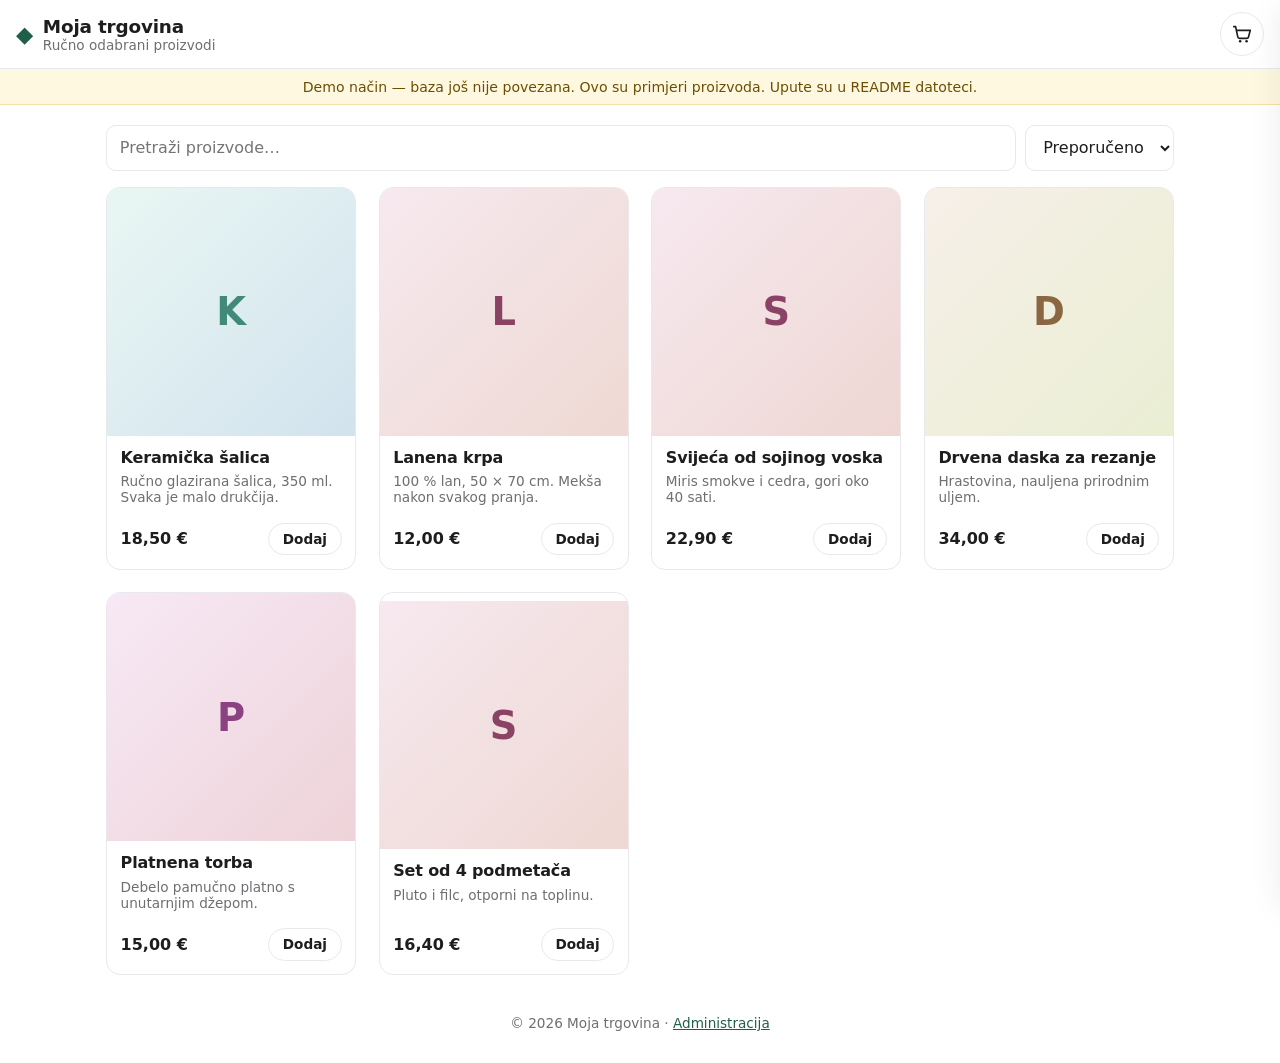
==== index.html @ 292d0556 "Online trgovina: katalog, košarica, demo blagajna i admin sa Supabase bazom Co-Authored-By: Claude O" ====
<!DOCTYPE html>
<html lang="hr">
<head>
  <meta charset="utf-8">
  <meta name="viewport" content="width=device-width, initial-scale=1, viewport-fit=cover">
  <meta name="theme-color" content="#ffffff">
  <title>Trgovina</title>
  <link rel="stylesheet" href="css/styles.css">
  <script src="config.js"></script>
</head>
<body>
  <header class="topbar">
    <div class="brand">
      <span class="logo" aria-hidden="true">◆</span>
      <div>
        <h1 id="shopName">Trgovina</h1>
        <p id="tagline" class="muted small"></p>
      </div>
    </div>
    <button id="cartBtn" class="cart-btn" aria-label="Košarica">
      <svg viewBox="0 0 24 24" width="22" height="22" aria-hidden="true"><path fill="none" stroke="currentColor" stroke-width="1.8" stroke-linecap="round" stroke-linejoin="round" d="M3 4h2l2.4 11.2a2 2 0 0 0 2 1.6h7.7a2 2 0 0 0 2-1.5L21 8H6.2"/><circle cx="10" cy="20" r="1.4" fill="currentColor"/><circle cx="17" cy="20" r="1.4" fill="currentColor"/></svg>
      <span id="cartCount" class="badge" hidden>0</span>
    </button>
  </header>

  <div id="demoBanner" class="banner" hidden>
    Demo način — baza još nije povezana. Ovo su primjeri proizvoda. Upute su u README datoteci.
  </div>

  <main class="wrap">
    <div class="toolbar">
      <input id="search" type="search" placeholder="Pretraži proizvode…" aria-label="Pretraži proizvode">
      <select id="sort" aria-label="Poredaj">
        <option value="default">Preporučeno</option>
        <option value="price-asc">Cijena ↑</option>
        <option value="price-desc">Cijena ↓</option>
        <option value="name">Naziv A–Ž</option>
      </select>
    </div>
    <div id="grid" class="grid" aria-live="polite">
      <p class="muted center">Učitavam proizvode…</p>
    </div>
  </main>

  <!-- Detalji proizvoda -->
  <dialog id="productDlg" class="sheet">
    <div id="productBody"></div>
  </dialog>

  <!-- Košarica -->
  <div id="drawerBg" class="drawer-bg" hidden></div>
  <aside id="drawer" class="drawer" aria-label="Košarica" aria-hidden="true">
    <div class="drawer-head">
      <h2>Košarica</h2>
      <button class="icon-btn" id="closeCart" aria-label="Zatvori">✕</button>
    </div>
    <div id="cartItems" class="cart-items"></div>
    <div class="drawer-foot">
      <div class="row"><span>Međuzbroj</span><strong id="subtotal">0</strong></div>
      <div class="row muted small"><span>Dostava</span><span id="shipping">0</span></div>
      <div class="row total"><span>Ukupno</span><strong id="total">0</strong></div>
      <button id="checkoutBtn" class="btn primary block" disabled>Na blagajnu</button>
    </div>
  </aside>

  <!-- Blagajna -->
  <dialog id="checkoutDlg" class="sheet">
    <form id="checkoutForm" method="dialog" novalidate>
      <div class="sheet-head">
        <h2>Blagajna</h2>
        <button type="button" class="icon-btn" data-close aria-label="Zatvori">✕</button>
      </div>
      <fieldset>
        <legend>Podaci za dostavu</legend>
        <label>Ime i prezime<input name="name" required autocomplete="name"></label>
        <label>Email<input name="email" type="email" required autocomplete="email"></label>
        <label>Telefon<input name="phone" type="tel" autocomplete="tel"></label>
        <label>Adresa<input name="address" required autocomplete="street-address"></label>
        <div class="two">
          <label>Poštanski broj<input name="zip" required inputmode="numeric" autocomplete="postal-code"></label>
          <label>Grad<input name="city" required autocomplete="address-level2"></label>
        </div>
        <label>Napomena<textarea name="note" rows="2"></textarea></label>
      </fieldset>
      <fieldset>
        <legend>Plaćanje</legend>
        <label class="radio"><input type="radio" name="pay" value="card" checked> Kartica <span class="tag">uskoro</span></label>
        <label class="radio"><input type="radio" name="pay" value="cod"> Pouzeće</label>
        <label class="radio"><input type="radio" name="pay" value="bank"> Uplata na račun</label>
        <div class="card-mock" id="cardMock">
          <input disabled placeholder="Broj kartice">
          <div class="two"><input disabled placeholder="MM/GG"><input disabled placeholder="CVC"></div>
          <p class="muted small">Plaćanje karticom bit će uključeno uskoro.</p>
        </div>
      </fieldset>
      <div class="summary" id="checkoutSummary"></div>
      <button class="btn primary block" type="submit">Potvrdi narudžbu</button>
      <p class="muted small center">Demo: narudžba se ne naplaćuje i ne šalje.</p>
    </form>
  </dialog>

  <!-- Potvrda -->
  <dialog id="doneDlg" class="sheet narrow">
    <div class="center">
      <div class="done-mark">✓</div>
      <h2>Hvala na narudžbi!</h2>
      <p id="doneText" class="muted"></p>
      <button class="btn primary" data-close>Nastavi kupovinu</button>
    </div>
  </dialog>

  <footer class="foot muted small">
    <span id="footName"></span> · <a href="admin.html">Administracija</a>
  </footer>

  <script type="module" src="js/shop.js"></script>
</body>
</html>
---- css/styles.css ----
:root {
  --bg: #ffffff;
  --fg: #1d1d1f;
  --muted: #6e6e73;
  --line: #e8e8ed;
  --soft: #f5f5f7;
  --accent: #1f5f4a;
  --accent-fg: #ffffff;
  --danger: #b3261e;
  --radius: 14px;
  --shadow: 0 8px 30px rgba(0, 0, 0, .08);
  font-family: system-ui, -apple-system, "Segoe UI", Roboto, sans-serif;
  color: var(--fg);
  background: var(--bg);
  -webkit-tap-highlight-color: transparent;
}
* { box-sizing: border-box; }
body { margin: 0; min-height: 100vh; display: flex; flex-direction: column; background: var(--bg); }
body.noscroll { overflow: hidden; }
h1, h2, h3 { margin: 0; letter-spacing: -.01em; }
h1 { font-size: 1.15rem; }
h2 { font-size: 1.25rem; }
h3 { font-size: 1rem; font-weight: 600; }
p { margin: .4rem 0; }
a { color: var(--accent); }
code { background: var(--soft); padding: .1em .35em; border-radius: 6px; }
.muted { color: var(--muted); }
.small { font-size: .85rem; }
.center { text-align: center; }
.pad { padding: 2rem 1rem; }
.grow { flex: 1; }
.right { text-align: right; display: flex; flex-direction: column; align-items: flex-end; gap: .3rem; }
.pre { white-space: pre-wrap; }
.wrap { width: 100%; max-width: 1100px; margin: 0 auto; padding: 1rem; flex: 1; }

/* Top bar */
.topbar {
  position: sticky; top: 0; z-index: 20;
  display: flex; align-items: center; justify-content: space-between; gap: 1rem;
  padding: .75rem 1rem; padding-top: max(.75rem, env(safe-area-inset-top));
  background: rgba(255, 255, 255, .92); backdrop-filter: blur(12px);
  border-bottom: 1px solid var(--line);
}
.brand { display: flex; align-items: center; gap: .6rem; }
.brand p { margin: 0; }
.logo { color: var(--accent); font-size: 1.4rem; }
.top-actions { display: flex; gap: .4rem; }
.cart-btn {
  position: relative; border: 1px solid var(--line); background: #fff; color: var(--fg);
  width: 44px; height: 44px; border-radius: 50%; display: grid; place-items: center; cursor: pointer;
}
.cart-btn.bump { animation: bump .35s ease; }
@keyframes bump { 50% { transform: scale(1.15); } }
.badge {
  position: absolute; top: -4px; right: -4px; min-width: 20px; height: 20px; padding: 0 5px;
  border-radius: 10px; background: var(--accent); color: #fff; font-size: .72rem; font-weight: 700;
  display: grid; place-items: center;
}
.badge[hidden] { display: none; }
.banner { background: #fff8e1; color: #6b4e00; padding: .6rem 1rem; font-size: .88rem; text-align: center; border-bottom: 1px solid #f3e3a6; }

/* Controls */
input, select, textarea {
  font: inherit; color: inherit; width: 100%;
  padding: .7rem .8rem; border: 1px solid var(--line); border-radius: 10px; background: #fff;
}
input:focus, select:focus, textarea:focus { outline: 2px solid color-mix(in srgb, var(--accent) 35%, transparent); border-color: var(--accent); }
input.invalid { border-color: var(--danger); background: #fff6f5; }
label { display: block; font-size: .85rem; color: var(--muted); margin: .7rem 0 0; }
label > input, label > textarea, label > select { margin-top: .3rem; color: var(--fg); }
fieldset { border: 0; padding: 0; margin: 0 0 1rem; }
legend { font-weight: 600; margin-bottom: .2rem; padding: 0; }
.two { display: grid; grid-template-columns: 1fr 1fr; gap: .6rem; align-items: end; }
.radio, .switch { display: flex; align-items: center; gap: .55rem; color: var(--fg); font-size: .95rem; padding: .35rem 0; }
.radio input, .switch input { width: 20px; height: 20px; margin: 0; accent-color: var(--accent); }
.tag { font-size: .7rem; background: var(--soft); color: var(--muted); padding: .1rem .45rem; border-radius: 99px; }

.btn {
  font: inherit; font-weight: 600; cursor: pointer; text-decoration: none; text-align: center;
  display: inline-flex; align-items: center; justify-content: center; gap: .4rem;
  padding: .7rem 1.1rem; border-radius: 99px; border: 1px solid var(--line); background: #fff; color: var(--fg);
}
.btn.small { padding: .45rem .85rem; font-size: .85rem; }
.btn.primary { background: var(--accent); border-color: var(--accent); color: var(--accent-fg); }
.btn.ghost { background: transparent; }
.btn.danger { color: var(--danger); }
.btn.block { width: 100%; }
.btn:disabled { opacity: .45; cursor: not-allowed; }
.link { background: none; border: 0; padding: 0; cursor: pointer; font: inherit; color: var(--accent); }
.link.danger { color: var(--danger); }
.icon-btn { border: 0; background: var(--soft); width: 36px; height: 36px; border-radius: 50%; cursor: pointer; font-size: 1rem; color: var(--fg); }

.toolbar { display: flex; gap: .6rem; margin: .25rem 0 1rem; }
.toolbar input { flex: 1; }
.toolbar select { width: auto; }

/* Grid */
.grid { display: grid; grid-template-columns: repeat(auto-fill, minmax(160px, 1fr)); gap: 1rem; }
@media (min-width: 700px) { .grid { grid-template-columns: repeat(auto-fill, minmax(230px, 1fr)); gap: 1.4rem; } }
.card { display: flex; flex-direction: column; border-radius: var(--radius); overflow: hidden; background: #fff; border: 1px solid var(--line); transition: box-shadow .2s, transform .2s; }
.card:hover { box-shadow: var(--shadow); transform: translateY(-2px); }
.card-open { all: unset; cursor: pointer; display: block; flex: 1; }
.card-open:focus-visible { outline: 2px solid var(--accent); }
.card-body { padding: .75rem .85rem .2rem; }
.card-foot { display: flex; align-items: center; justify-content: space-between; padding: .5rem .85rem .85rem; }
.clamp { display: -webkit-box; -webkit-line-clamp: 2; -webkit-box-orient: vertical; overflow: hidden; }

.media { aspect-ratio: 1 / 1; background: var(--soft); overflow: hidden; }
.media img, .thumb img { width: 100%; height: 100%; object-fit: cover; display: block; }
.media.big { aspect-ratio: 4 / 3; border-radius: var(--radius); margin-bottom: 1rem; }
.ph {
  width: 100%; height: 100%; display: grid; place-items: center;
  font-size: 2.4rem; font-weight: 700; color: hsl(var(--hue) 35% 40%);
  background: linear-gradient(135deg, hsl(var(--hue) 45% 94%), hsl(calc(var(--hue) + 40) 45% 88%));
}
.thumb { width: 64px; height: 64px; flex: none; border-radius: 10px; overflow: hidden; background: var(--soft); }
.thumb .ph { font-size: 1.3rem; }

/* Dialogs */
dialog.sheet {
  padding: 0; border: 0; border-radius: 20px; width: min(560px, calc(100vw - 1.5rem));
  max-height: calc(100dvh - 2rem); overflow: auto; box-shadow: var(--shadow); color: var(--fg);
}
dialog.sheet.narrow { width: min(400px, calc(100vw - 1.5rem)); }
dialog.sheet > * { padding: 1.2rem; }
dialog::backdrop { background: rgba(0, 0, 0, .35); backdrop-filter: blur(2px); }
.sheet-head { display: flex; align-items: center; justify-content: space-between; margin-bottom: .6rem; }
@media (max-width: 600px) {
  dialog.sheet:not(.narrow) { margin: auto 0 0; width: 100vw; max-width: 100vw; border-radius: 20px 20px 0 0; max-height: 92dvh; }
  dialog.sheet:not(.narrow) > * { padding-bottom: max(1.2rem, env(safe-area-inset-bottom)); }
}
.price-lg { font-size: 1.35rem; font-weight: 700; margin: .2rem 0 .6rem; }
.detail-actions { display: flex; gap: .8rem; align-items: center; margin-top: 1.2rem; }
.qty { display: inline-flex; align-items: center; border: 1px solid var(--line); border-radius: 99px; }
.qty button { border: 0; background: none; width: 40px; height: 40px; font-size: 1.15rem; cursor: pointer; color: var(--fg); }
.qty.sm { margin-top: .35rem; }
.qty.sm button { width: 30px; height: 30px; font-size: 1rem; }
.qty-num { min-width: 1.6rem; text-align: center; font-weight: 600; }

/* Drawer */
.drawer-bg { position: fixed; inset: 0; background: rgba(0, 0, 0, .3); z-index: 30; }
.drawer {
  position: fixed; top: 0; right: 0; bottom: 0; z-index: 31; width: min(420px, 100vw);
  background: #fff; display: flex; flex-direction: column;
  transform: translateX(100%); transition: transform .28s ease; box-shadow: var(--shadow);
}
.drawer.open { transform: none; }
.drawer-head { display: flex; justify-content: space-between; align-items: center; padding: 1rem; padding-top: max(1rem, env(safe-area-inset-top)); border-bottom: 1px solid var(--line); }
.cart-items { flex: 1; overflow: auto; padding: .5rem 1rem; }
.cart-row { display: flex; gap: .8rem; align-items: flex-start; padding: .8rem 0; border-bottom: 1px solid var(--line); }
.cart-name { font-weight: 600; }
.drawer-foot { padding: 1rem; padding-bottom: max(1rem, env(safe-area-inset-bottom)); border-top: 1px solid var(--line); }
.row { display: flex; justify-content: space-between; gap: 1rem; padding: .2rem 0; }
.row.total { font-size: 1.1rem; padding: .5rem 0 .8rem; }
.summary { background: var(--soft); border-radius: 12px; padding: .8rem 1rem; margin: .5rem 0 1rem; }
.summary .row.total { padding-bottom: 0; }
.card-mock { margin-top: .4rem; display: grid; gap: .5rem; }
.card-mock[hidden] { display: none; }
.done-mark { width: 64px; height: 64px; margin: .5rem auto 1rem; border-radius: 50%; background: var(--accent); color: #fff; display: grid; place-items: center; font-size: 2rem; }

/* Admin */
.panel { max-width: 640px; margin: 2rem auto; padding: 1.4rem; border: 1px solid var(--line); border-radius: var(--radius); }
.narrow-panel { max-width: 380px; }
.panel form .btn { margin-top: 1.1rem; }
.admin-list { display: grid; gap: .5rem; }
.admin-row { all: unset; cursor: pointer; display: flex; align-items: center; gap: .9rem; padding: .6rem; border: 1px solid var(--line); border-radius: 12px; }
.admin-row:hover { background: var(--soft); }
.admin-row:focus-visible { outline: 2px solid var(--accent); }
.admin-row.off { opacity: .55; }
.img-pick { margin-bottom: .2rem; }
.img-actions { display: flex; align-items: center; gap: 1rem; margin-top: -.4rem; }
.edit-actions { display: flex; gap: .6rem; margin-top: 1.3rem; }

.foot { text-align: center; padding: 1.5rem 1rem 2rem; }

#toast {
  position: fixed; left: 50%; bottom: calc(1.2rem + env(safe-area-inset-bottom)); z-index: 100;
  transform: translate(-50%, 150%); opacity: 0; transition: .25s;
  background: #1d1d1f; color: #fff; padding: .7rem 1.1rem; border-radius: 99px; font-size: .9rem;
  max-width: calc(100vw - 2rem); text-align: center;
}
#toast.show { transform: translate(-50%, 0); opacity: 1; }
#toast.warn { background: var(--danger); }
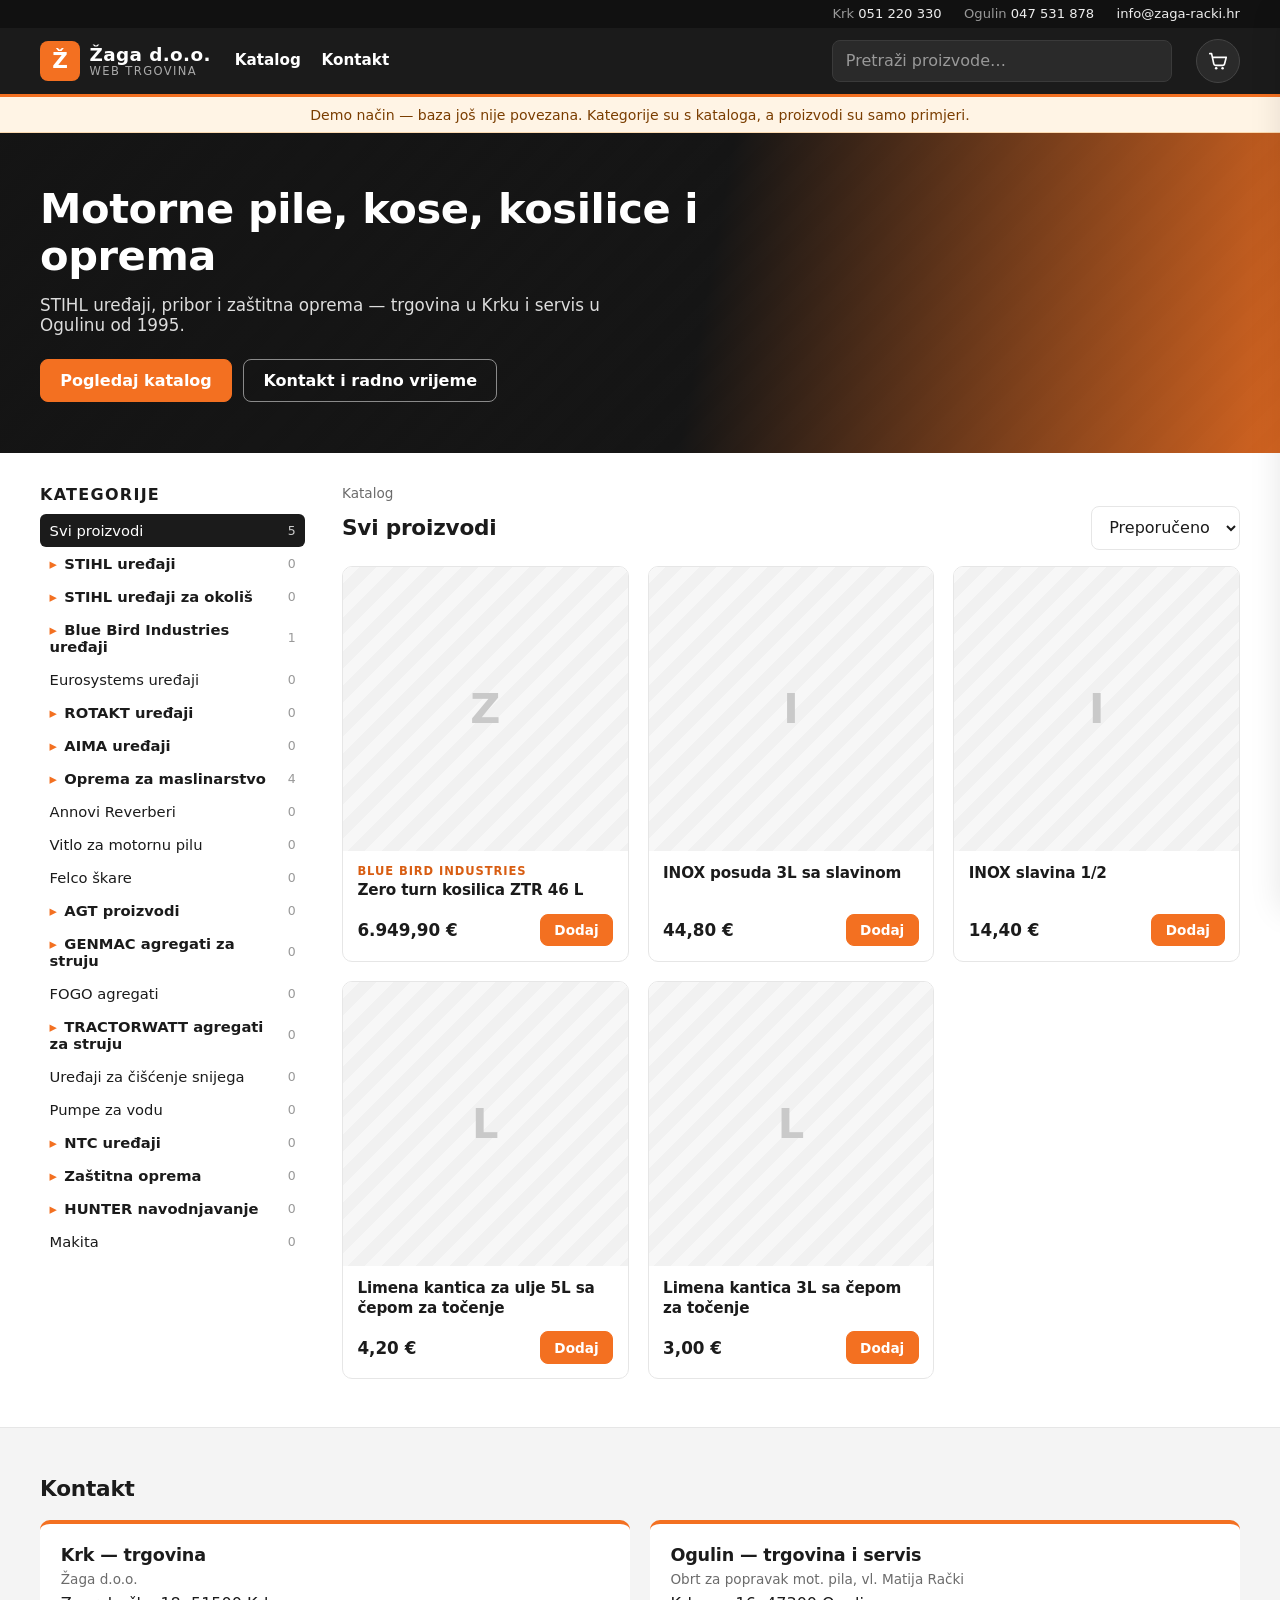
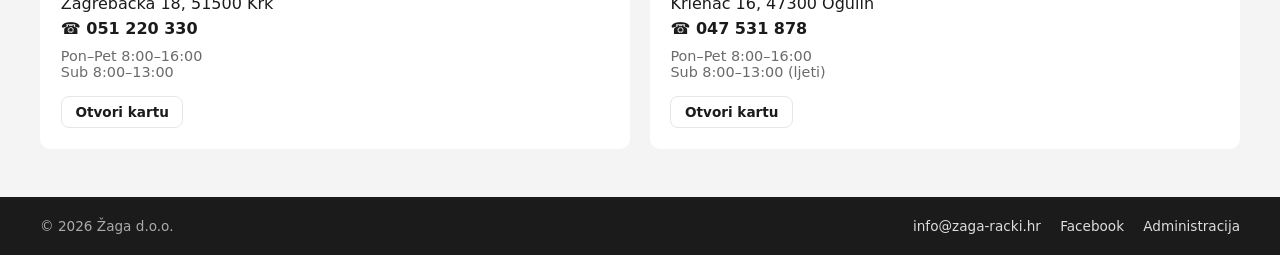
==== commit 3e110f87: "Web trgovina za Žaga d.o.o.: kategorije s kataloga, akcije, kontakt, izgled za računalo i mobitel Co" ====
--- a/index.html
+++ b/index.html
@@ -3,47 +3,104 @@
 <head>
   <meta charset="utf-8">
   <meta name="viewport" content="width=device-width, initial-scale=1, viewport-fit=cover">
-  <meta name="theme-color" content="#ffffff">
-  <title>Trgovina</title>
+  <meta name="theme-color" content="#1b1b1b">
+  <meta name="description" content="Web trgovina — STIHL uređaji, pribor, zaštitna oprema, kosilice i agregati. Krk i Ogulin.">
+  <title>Web trgovina</title>
   <link rel="stylesheet" href="css/styles.css">
   <script src="config.js"></script>
 </head>
 <body>
+  <div class="topstrip">
+    <div class="inner" id="topstrip"></div>
+  </div>
+
   <header class="topbar">
-    <div class="brand">
-      <span class="logo" aria-hidden="true">◆</span>
-      <div>
-        <h1 id="shopName">Trgovina</h1>
-        <p id="tagline" class="muted small"></p>
+    <div class="inner">
+      <a href="#" class="brand" id="brandLink">
+        <span class="logo-mark" aria-hidden="true">Ž</span>
+        <span class="brand-text"><strong id="shopName">Žaga</strong><small>web trgovina</small></span>
+      </a>
+      <nav class="mainnav" aria-label="Glavni izbornik">
+        <a href="#katalog">Katalog</a>
+        <a href="#akcije" id="navSale" hidden>Akcije</a>
+        <a href="#kontakt">Kontakt</a>
+      </nav>
+      <div class="search-wrap">
+        <input id="search" type="search" placeholder="Pretraži proizvode…" aria-label="Pretraži proizvode">
       </div>
+      <button id="cartBtn" class="cart-btn" aria-label="Košarica">
+        <svg viewBox="0 0 24 24" width="22" height="22" aria-hidden="true"><path fill="none" stroke="currentColor" stroke-width="1.8" stroke-linecap="round" stroke-linejoin="round" d="M3 4h2l2.4 11.2a2 2 0 0 0 2 1.6h7.7a2 2 0 0 0 2-1.5L21 8H6.2"/><circle cx="10" cy="20" r="1.4" fill="currentColor"/><circle cx="17" cy="20" r="1.4" fill="currentColor"/></svg>
+        <span id="cartCount" class="badge" hidden>0</span>
+      </button>
     </div>
-    <button id="cartBtn" class="cart-btn" aria-label="Košarica">
-      <svg viewBox="0 0 24 24" width="22" height="22" aria-hidden="true"><path fill="none" stroke="currentColor" stroke-width="1.8" stroke-linecap="round" stroke-linejoin="round" d="M3 4h2l2.4 11.2a2 2 0 0 0 2 1.6h7.7a2 2 0 0 0 2-1.5L21 8H6.2"/><circle cx="10" cy="20" r="1.4" fill="currentColor"/><circle cx="17" cy="20" r="1.4" fill="currentColor"/></svg>
-      <span id="cartCount" class="badge" hidden>0</span>
-    </button>
   </header>
 
   <div id="demoBanner" class="banner" hidden>
-    Demo način — baza još nije povezana. Ovo su primjeri proizvoda. Upute su u README datoteci.
+    Demo način — baza još nije povezana. Kategorije su s kataloga, a proizvodi su samo primjeri.
   </div>
 
-  <main class="wrap">
-    <div class="toolbar">
-      <input id="search" type="search" placeholder="Pretraži proizvode…" aria-label="Pretraži proizvode">
-      <select id="sort" aria-label="Poredaj">
-        <option value="default">Preporučeno</option>
-        <option value="price-asc">Cijena ↑</option>
-        <option value="price-desc">Cijena ↓</option>
-        <option value="name">Naziv A–Ž</option>
-      </select>
+  <section class="hero">
+    <div class="inner">
+      <h1 id="heroTitle"></h1>
+      <p id="heroText"></p>
+      <div class="hero-actions">
+        <a href="#katalog" class="btn primary">Pogledaj katalog</a>
+        <a href="#kontakt" class="btn outline-light">Kontakt i radno vrijeme</a>
+      </div>
     </div>
-    <div id="grid" class="grid" aria-live="polite">
-      <p class="muted center">Učitavam proizvode…</p>
-    </div>
+  </section>
+
+  <main id="katalog" class="inner catalog">
+    <aside class="sidebar" id="sidebar" aria-label="Kategorije">
+      <div class="sidebar-head">
+        <h2>Kategorije</h2>
+        <button class="icon-btn only-mobile" id="closeCats" aria-label="Zatvori">✕</button>
+      </div>
+      <nav id="catNav"></nav>
+    </aside>
+    <div id="sidebarBg" class="drawer-bg" hidden></div>
+
+    <section class="products">
+      <div class="crumbs muted small" id="crumbs"></div>
+      <div class="products-head">
+        <h2 id="listTitle">Svi proizvodi</h2>
+        <div class="products-tools">
+          <button class="btn small only-mobile" id="openCats">☰ Kategorije</button>
+          <select id="sort" aria-label="Poredaj">
+            <option value="default">Preporučeno</option>
+            <option value="price-asc">Cijena ↑</option>
+            <option value="price-desc">Cijena ↓</option>
+            <option value="name">Naziv A–Ž</option>
+          </select>
+        </div>
+      </div>
+      <div id="subcats" class="chips"></div>
+      <div id="grid" class="grid" aria-live="polite">
+        <p class="muted center">Učitavam proizvode…</p>
+      </div>
+    </section>
   </main>
 
+  <section id="kontakt" class="contact">
+    <div class="inner">
+      <h2>Kontakt</h2>
+      <div class="loc-grid" id="locations"></div>
+    </div>
+  </section>
+
+  <footer class="foot">
+    <div class="inner foot-inner">
+      <span id="footName"></span>
+      <span class="foot-links">
+        <a id="footMail" href="#"></a>
+        <a id="footFb" href="#" target="_blank" rel="noopener">Facebook</a>
+        <a href="admin.html">Administracija</a>
+      </span>
+    </div>
+  </footer>
+
   <!-- Detalji proizvoda -->
-  <dialog id="productDlg" class="sheet">
+  <dialog id="productDlg" class="sheet wide">
     <div id="productBody"></div>
   </dialog>
 
@@ -65,7 +122,7 @@
 
   <!-- Blagajna -->
   <dialog id="checkoutDlg" class="sheet">
-    <form id="checkoutForm" method="dialog" novalidate>
+    <form id="checkoutForm" novalidate>
       <div class="sheet-head">
         <h2>Blagajna</h2>
         <button type="button" class="icon-btn" data-close aria-label="Zatvori">✕</button>
@@ -83,10 +140,11 @@
         <label>Napomena<textarea name="note" rows="2"></textarea></label>
       </fieldset>
       <fieldset>
-        <legend>Plaćanje</legend>
+        <legend>Preuzimanje i plaćanje</legend>
         <label class="radio"><input type="radio" name="pay" value="card" checked> Kartica <span class="tag">uskoro</span></label>
         <label class="radio"><input type="radio" name="pay" value="cod"> Pouzeće</label>
         <label class="radio"><input type="radio" name="pay" value="bank"> Uplata na račun</label>
+        <label class="radio"><input type="radio" name="pay" value="pickup"> Osobno preuzimanje u trgovini</label>
         <div class="card-mock" id="cardMock">
           <input disabled placeholder="Broj kartice">
           <div class="two"><input disabled placeholder="MM/GG"><input disabled placeholder="CVC"></div>
@@ -109,10 +167,6 @@
     </div>
   </dialog>
 
-  <footer class="foot muted small">
-    <span id="footName"></span> · <a href="admin.html">Administracija</a>
-  </footer>
-
   <script type="module" src="js/shop.js"></script>
 </body>
 </html>
--- a/css/styles.css
+++ b/css/styles.css
@@ -1,28 +1,33 @@
 :root {
   --bg: #ffffff;
-  --fg: #1d1d1f;
-  --muted: #6e6e73;
-  --line: #e8e8ed;
-  --soft: #f5f5f7;
-  --accent: #1f5f4a;
+  --fg: #1b1b1b;
+  --muted: #6b6b6b;
+  --line: #e6e6e6;
+  --soft: #f4f4f4;
+  --dark: #1b1b1b;
+  --dark-2: #2a2a2a;
+  --accent: #f37021;
+  --accent-dark: #d85d12;
   --accent-fg: #ffffff;
   --danger: #b3261e;
-  --radius: 14px;
-  --shadow: 0 8px 30px rgba(0, 0, 0, .08);
-  font-family: system-ui, -apple-system, "Segoe UI", Roboto, sans-serif;
+  --radius: 10px;
+  --shadow: 0 10px 30px rgba(0, 0, 0, .10);
+  --max: 1240px;
+  font-family: system-ui, -apple-system, "Segoe UI", Roboto, "Helvetica Neue", Arial, sans-serif;
   color: var(--fg);
   background: var(--bg);
   -webkit-tap-highlight-color: transparent;
+  scroll-padding-top: 80px;
 }
 * { box-sizing: border-box; }
+html { scroll-behavior: smooth; }
 body { margin: 0; min-height: 100vh; display: flex; flex-direction: column; background: var(--bg); }
 body.noscroll { overflow: hidden; }
 h1, h2, h3 { margin: 0; letter-spacing: -.01em; }
-h1 { font-size: 1.15rem; }
-h2 { font-size: 1.25rem; }
+h2 { font-size: 1.35rem; }
 h3 { font-size: 1rem; font-weight: 600; }
 p { margin: .4rem 0; }
-a { color: var(--accent); }
+a { color: var(--accent-dark); }
 code { background: var(--soft); padding: .1em .35em; border-radius: 6px; }
 .muted { color: var(--muted); }
 .small { font-size: .85rem; }
@@ -31,24 +36,44 @@
 .grow { flex: 1; }
 .right { text-align: right; display: flex; flex-direction: column; align-items: flex-end; gap: .3rem; }
 .pre { white-space: pre-wrap; }
+.inner { width: 100%; max-width: var(--max); margin: 0 auto; padding: 0 1.25rem; }
 .wrap { width: 100%; max-width: 1100px; margin: 0 auto; padding: 1rem; flex: 1; }
 
-/* Top bar */
-.topbar {
-  position: sticky; top: 0; z-index: 20;
-  display: flex; align-items: center; justify-content: space-between; gap: 1rem;
-  padding: .75rem 1rem; padding-top: max(.75rem, env(safe-area-inset-top));
-  background: rgba(255, 255, 255, .92); backdrop-filter: blur(12px);
-  border-bottom: 1px solid var(--line);
-}
-.brand { display: flex; align-items: center; gap: .6rem; }
+/* ---------- Gornja traka i zaglavlje ---------- */
+.topstrip { background: #111; color: #ddd; font-size: .82rem; }
+.topstrip .inner { display: flex; gap: 1.4rem; justify-content: flex-end; padding-top: .4rem; padding-bottom: .4rem; }
+.topstrip a { color: #eee; text-decoration: none; }
+.topstrip a:hover { color: var(--accent); }
+.muted-light { color: #999; }
+
+.topbar { position: sticky; top: 0; z-index: 20; background: var(--dark); color: #fff; border-bottom: 3px solid var(--accent); }
+.topbar .inner { display: flex; align-items: center; gap: 1.5rem; padding-top: .7rem; padding-bottom: .7rem; }
+body.admin .topbar .inner { justify-content: space-between; }
+.brand { display: flex; align-items: center; gap: .6rem; color: #fff; text-decoration: none; }
 .brand p { margin: 0; }
-.logo { color: var(--accent); font-size: 1.4rem; }
+.logo-mark {
+  width: 40px; height: 40px; display: grid; place-items: center; border-radius: 8px;
+  background: var(--accent); color: #fff; font-weight: 900; font-size: 1.35rem;
+}
+.brand-text { display: flex; flex-direction: column; line-height: 1.1; }
+.brand-text strong { font-size: 1.15rem; letter-spacing: .02em; }
+.brand-text small { color: #aaa; font-size: .72rem; text-transform: uppercase; letter-spacing: .12em; }
+.brand h1 { font-size: 1.1rem; color: #fff; }
+.brand .muted { color: #aaa; }
+.mainnav { display: flex; gap: 1.3rem; }
+.mainnav a { color: #fff; text-decoration: none; font-weight: 600; font-size: .95rem; padding: .3rem 0; border-bottom: 2px solid transparent; }
+.mainnav a:hover { border-color: var(--accent); }
+.search-wrap { flex: 1; display: flex; justify-content: flex-end; }
+.search-wrap input { max-width: 340px; background: var(--dark-2); border-color: #3a3a3a; color: #fff; }
+.search-wrap input::placeholder { color: #999; }
 .top-actions { display: flex; gap: .4rem; }
+.top-actions .btn.ghost { color: #fff; border-color: #444; }
+
 .cart-btn {
-  position: relative; border: 1px solid var(--line); background: #fff; color: var(--fg);
+  position: relative; border: 1px solid #444; background: var(--dark-2); color: #fff; flex: none;
   width: 44px; height: 44px; border-radius: 50%; display: grid; place-items: center; cursor: pointer;
 }
+.cart-btn:hover { border-color: var(--accent); }
 .cart-btn.bump { animation: bump .35s ease; }
 @keyframes bump { 50% { transform: scale(1.15); } }
 .badge {
@@ -57,14 +82,26 @@
   display: grid; place-items: center;
 }
 .badge[hidden] { display: none; }
-.banner { background: #fff8e1; color: #6b4e00; padding: .6rem 1rem; font-size: .88rem; text-align: center; border-bottom: 1px solid #f3e3a6; }
-
-/* Controls */
+.banner { background: #fff4e5; color: #7a3d00; padding: .6rem 1rem; font-size: .88rem; text-align: center; border-bottom: 1px solid #fbd9b0; }
+
+/* ---------- Hero ---------- */
+.hero {
+  color: #fff;
+  background:
+    linear-gradient(100deg, rgba(20,20,20,.97) 0%, rgba(20,20,20,.88) 55%, rgba(243,112,33,.85) 100%),
+    repeating-linear-gradient(135deg, #222 0 14px, #1c1c1c 14px 28px);
+}
+.hero .inner { padding-top: 3.2rem; padding-bottom: 3.2rem; }
+.hero h1 { font-size: clamp(1.6rem, 4vw, 2.6rem); max-width: 720px; line-height: 1.15; }
+.hero p { color: #ddd; max-width: 620px; font-size: 1.05rem; margin: .9rem 0 1.5rem; }
+.hero-actions { display: flex; gap: .7rem; flex-wrap: wrap; }
+
+/* ---------- Kontrole ---------- */
 input, select, textarea {
   font: inherit; color: inherit; width: 100%;
-  padding: .7rem .8rem; border: 1px solid var(--line); border-radius: 10px; background: #fff;
-}
-input:focus, select:focus, textarea:focus { outline: 2px solid color-mix(in srgb, var(--accent) 35%, transparent); border-color: var(--accent); }
+  padding: .65rem .8rem; border: 1px solid var(--line); border-radius: 8px; background: #fff;
+}
+input:focus, select:focus, textarea:focus { outline: 2px solid rgba(243,112,33,.35); border-color: var(--accent); }
 input.invalid { border-color: var(--danger); background: #fff6f5; }
 label { display: block; font-size: .85rem; color: var(--muted); margin: .7rem 0 0; }
 label > input, label > textarea, label > select { margin-top: .3rem; color: var(--fg); }
@@ -78,67 +115,118 @@
 .btn {
   font: inherit; font-weight: 600; cursor: pointer; text-decoration: none; text-align: center;
   display: inline-flex; align-items: center; justify-content: center; gap: .4rem;
-  padding: .7rem 1.1rem; border-radius: 99px; border: 1px solid var(--line); background: #fff; color: var(--fg);
-}
+  padding: .7rem 1.2rem; border-radius: 8px; border: 1px solid var(--line); background: #fff; color: var(--fg);
+}
+.btn:hover { border-color: #bbb; }
 .btn.small { padding: .45rem .85rem; font-size: .85rem; }
 .btn.primary { background: var(--accent); border-color: var(--accent); color: var(--accent-fg); }
+.btn.primary:hover { background: var(--accent-dark); border-color: var(--accent-dark); }
+.btn.outline-light { background: transparent; color: #fff; border-color: rgba(255,255,255,.5); }
+.btn.outline-light:hover { border-color: #fff; }
 .btn.ghost { background: transparent; }
 .btn.danger { color: var(--danger); }
 .btn.block { width: 100%; }
 .btn:disabled { opacity: .45; cursor: not-allowed; }
-.link { background: none; border: 0; padding: 0; cursor: pointer; font: inherit; color: var(--accent); }
+.link { background: none; border: 0; padding: 0; cursor: pointer; font: inherit; color: var(--accent-dark); }
 .link.danger { color: var(--danger); }
-.icon-btn { border: 0; background: var(--soft); width: 36px; height: 36px; border-radius: 50%; cursor: pointer; font-size: 1rem; color: var(--fg); }
-
-.toolbar { display: flex; gap: .6rem; margin: .25rem 0 1rem; }
-.toolbar input { flex: 1; }
-.toolbar select { width: auto; }
-
-/* Grid */
-.grid { display: grid; grid-template-columns: repeat(auto-fill, minmax(160px, 1fr)); gap: 1rem; }
-@media (min-width: 700px) { .grid { grid-template-columns: repeat(auto-fill, minmax(230px, 1fr)); gap: 1.4rem; } }
-.card { display: flex; flex-direction: column; border-radius: var(--radius); overflow: hidden; background: #fff; border: 1px solid var(--line); transition: box-shadow .2s, transform .2s; }
-.card:hover { box-shadow: var(--shadow); transform: translateY(-2px); }
-.card-open { all: unset; cursor: pointer; display: block; flex: 1; }
+.icon-btn { border: 0; background: var(--soft); width: 36px; height: 36px; border-radius: 50%; cursor: pointer; font-size: 1rem; color: var(--fg); flex: none; }
+.only-mobile { display: none; }
+
+/* ---------- Katalog ---------- */
+.catalog { display: grid; grid-template-columns: 270px 1fr; gap: 2rem; padding-top: 2rem; padding-bottom: 3rem; flex: 1; }
+.sidebar { position: sticky; top: 90px; align-self: start; max-height: calc(100vh - 110px); overflow: auto; padding-right: .3rem; }
+.sidebar-head { display: flex; justify-content: space-between; align-items: center; margin-bottom: .6rem; }
+.sidebar-head h2 { font-size: 1rem; text-transform: uppercase; letter-spacing: .08em; }
+.cat-link, .cat-group summary {
+  display: flex; justify-content: space-between; gap: .6rem; align-items: center;
+  padding: .5rem .6rem; border-radius: 6px; color: var(--fg); text-decoration: none; font-size: .92rem; cursor: pointer;
+}
+.cat-link:hover, .cat-group summary:hover { background: var(--soft); }
+.cat-link.active { background: var(--dark); color: #fff; }
+.cat-link.active .count { color: #ccc; }
+.cat-link.sale { color: var(--accent-dark); font-weight: 600; }
+.cat-link.sub { padding-left: 1.4rem; font-size: .88rem; }
+.cat-link.all { font-style: italic; color: var(--muted); }
+.cat-group summary { font-weight: 600; list-style: none; }
+.cat-group summary::-webkit-details-marker { display: none; }
+.cat-group summary span:first-child::before { content: "▸"; display: inline-block; width: 1em; color: var(--accent); transition: transform .15s; }
+.cat-group[open] summary span:first-child::before { transform: rotate(90deg); }
+.count { color: #999; font-size: .78rem; font-weight: 400; }
+
+.crumbs a { color: var(--muted); text-decoration: none; }
+.crumbs a:hover { color: var(--accent-dark); }
+.products-head { display: flex; justify-content: space-between; align-items: center; gap: 1rem; margin: .3rem 0 1rem; flex-wrap: wrap; }
+.products-tools { display: flex; gap: .5rem; }
+.products-tools select { width: auto; }
+.chips { display: flex; flex-wrap: wrap; gap: .45rem; margin-bottom: 1rem; }
+.chips:empty { display: none; }
+.chip { padding: .35rem .8rem; border: 1px solid var(--line); border-radius: 99px; font-size: .85rem; color: var(--fg); text-decoration: none; background: #fff; }
+.chip:hover { border-color: var(--accent); color: var(--accent-dark); }
+
+.grid { display: grid; grid-template-columns: repeat(auto-fill, minmax(220px, 1fr)); gap: 1.2rem; }
+.card { position: relative; display: flex; flex-direction: column; border-radius: var(--radius); overflow: hidden; background: #fff; border: 1px solid var(--line); transition: box-shadow .2s, border-color .2s; }
+.card:hover { box-shadow: var(--shadow); border-color: #d6d6d6; }
+.card-open { all: unset; cursor: pointer; display: flex; flex-direction: column; justify-content: flex-start; flex: 1; }
 .card-open:focus-visible { outline: 2px solid var(--accent); }
-.card-body { padding: .75rem .85rem .2rem; }
-.card-foot { display: flex; align-items: center; justify-content: space-between; padding: .5rem .85rem .85rem; }
-.clamp { display: -webkit-box; -webkit-line-clamp: 2; -webkit-box-orient: vertical; overflow: hidden; }
-
-.media { aspect-ratio: 1 / 1; background: var(--soft); overflow: hidden; }
-.media img, .thumb img { width: 100%; height: 100%; object-fit: cover; display: block; }
-.media.big { aspect-ratio: 4 / 3; border-radius: var(--radius); margin-bottom: 1rem; }
+.card-body { padding: .8rem .9rem .2rem; }
+.card-body h3 { font-size: .95rem; line-height: 1.3; }
+.card-foot { display: flex; align-items: center; justify-content: space-between; gap: .5rem; padding: .6rem .9rem .9rem; }
+.brand-label { font-size: .72rem; text-transform: uppercase; letter-spacing: .08em; color: var(--accent-dark); font-weight: 700; margin-bottom: .2rem; }
+.price { display: flex; align-items: baseline; gap: .45rem; flex-wrap: wrap; }
+.price strong { font-size: 1.05rem; }
+.price s { font-size: .82rem; }
+.price.lg strong { font-size: 1.6rem; }
+.price.lg s { font-size: 1rem; }
+.empty { grid-column: 1 / -1; text-align: center; padding: 3rem 1rem; border: 1px dashed var(--line); border-radius: var(--radius); }
+
+.media { position: relative; aspect-ratio: 1 / 1; background: var(--soft); overflow: hidden; }
+.media img { width: 100%; height: 100%; object-fit: contain; display: block; background: #fff; }
+.thumb img { width: 100%; height: 100%; object-fit: cover; display: block; }
+.media.big { aspect-ratio: 1 / 1; border-radius: var(--radius); border: 1px solid var(--line); }
+.sale-badge { position: absolute; top: .6rem; left: .6rem; background: var(--accent); color: #fff; font-size: .72rem; font-weight: 700; text-transform: uppercase; padding: .25rem .55rem; border-radius: 4px; }
 .ph {
   width: 100%; height: 100%; display: grid; place-items: center;
-  font-size: 2.4rem; font-weight: 700; color: hsl(var(--hue) 35% 40%);
-  background: linear-gradient(135deg, hsl(var(--hue) 45% 94%), hsl(calc(var(--hue) + 40) 45% 88%));
-}
-.thumb { width: 64px; height: 64px; flex: none; border-radius: 10px; overflow: hidden; background: var(--soft); }
+  font-size: 2.6rem; font-weight: 800; color: #c9c9c9;
+  background: repeating-linear-gradient(135deg, #f7f7f7 0 12px, #f1f1f1 12px 24px);
+}
+.thumb { width: 64px; height: 64px; flex: none; border-radius: 8px; overflow: hidden; background: var(--soft); }
 .thumb .ph { font-size: 1.3rem; }
 
-/* Dialogs */
+/* ---------- Kontakt i podnožje ---------- */
+.contact { background: var(--soft); padding: 3rem 0; border-top: 1px solid var(--line); }
+.contact h2 { margin-bottom: 1.2rem; }
+.loc-grid { display: grid; grid-template-columns: repeat(auto-fit, minmax(280px, 1fr)); gap: 1.2rem; }
+.loc { background: #fff; border-radius: var(--radius); padding: 1.3rem; border-top: 4px solid var(--accent); }
+.loc h3 { font-size: 1.1rem; margin-bottom: .2rem; }
+.loc a:not(.btn) { color: var(--fg); font-weight: 600; text-decoration: none; }
+.hours { list-style: none; padding: 0; margin: .6rem 0 1rem; color: var(--muted); font-size: .9rem; }
+.foot { background: var(--dark); color: #aaa; font-size: .85rem; }
+.foot-inner { display: flex; justify-content: space-between; gap: 1rem; flex-wrap: wrap; padding-top: 1.3rem; padding-bottom: calc(1.3rem + env(safe-area-inset-bottom)); }
+.foot a { color: #ddd; text-decoration: none; }
+.foot a:hover { color: var(--accent); }
+.foot-links { display: flex; gap: 1.2rem; flex-wrap: wrap; }
+
+/* ---------- Dijalozi ---------- */
 dialog.sheet {
-  padding: 0; border: 0; border-radius: 20px; width: min(560px, calc(100vw - 1.5rem));
+  padding: 0; border: 0; border-radius: 14px; width: min(560px, calc(100vw - 1.5rem));
   max-height: calc(100dvh - 2rem); overflow: auto; box-shadow: var(--shadow); color: var(--fg);
 }
+dialog.sheet.wide { width: min(900px, calc(100vw - 1.5rem)); }
 dialog.sheet.narrow { width: min(400px, calc(100vw - 1.5rem)); }
-dialog.sheet > * { padding: 1.2rem; }
-dialog::backdrop { background: rgba(0, 0, 0, .35); backdrop-filter: blur(2px); }
-.sheet-head { display: flex; align-items: center; justify-content: space-between; margin-bottom: .6rem; }
-@media (max-width: 600px) {
-  dialog.sheet:not(.narrow) { margin: auto 0 0; width: 100vw; max-width: 100vw; border-radius: 20px 20px 0 0; max-height: 92dvh; }
-  dialog.sheet:not(.narrow) > * { padding-bottom: max(1.2rem, env(safe-area-inset-bottom)); }
-}
-.price-lg { font-size: 1.35rem; font-weight: 700; margin: .2rem 0 .6rem; }
-.detail-actions { display: flex; gap: .8rem; align-items: center; margin-top: 1.2rem; }
-.qty { display: inline-flex; align-items: center; border: 1px solid var(--line); border-radius: 99px; }
-.qty button { border: 0; background: none; width: 40px; height: 40px; font-size: 1.15rem; cursor: pointer; color: var(--fg); }
+dialog.sheet > * { padding: 1.3rem; }
+dialog::backdrop { background: rgba(0, 0, 0, .45); }
+.sheet-head { display: flex; align-items: center; justify-content: space-between; margin-bottom: .7rem; }
+.detail { display: grid; grid-template-columns: 1fr 1fr; gap: 1.6rem; }
+.detail-info h2 { font-size: 1.45rem; margin-bottom: .6rem; }
+.detail-actions { display: flex; gap: .8rem; align-items: center; margin-top: 1.4rem; }
+.qty { display: inline-flex; align-items: center; border: 1px solid var(--line); border-radius: 8px; }
+.qty button { border: 0; background: none; width: 40px; height: 42px; font-size: 1.15rem; cursor: pointer; color: var(--fg); }
 .qty.sm { margin-top: .35rem; }
 .qty.sm button { width: 30px; height: 30px; font-size: 1rem; }
 .qty-num { min-width: 1.6rem; text-align: center; font-weight: 600; }
 
-/* Drawer */
-.drawer-bg { position: fixed; inset: 0; background: rgba(0, 0, 0, .3); z-index: 30; }
+/* ---------- Košarica ---------- */
+.drawer-bg { position: fixed; inset: 0; background: rgba(0, 0, 0, .4); z-index: 30; }
 .drawer {
   position: fixed; top: 0; right: 0; bottom: 0; z-index: 31; width: min(420px, 100vw);
   background: #fff; display: flex; flex-direction: column;
@@ -152,32 +240,73 @@
 .drawer-foot { padding: 1rem; padding-bottom: max(1rem, env(safe-area-inset-bottom)); border-top: 1px solid var(--line); }
 .row { display: flex; justify-content: space-between; gap: 1rem; padding: .2rem 0; }
 .row.total { font-size: 1.1rem; padding: .5rem 0 .8rem; }
-.summary { background: var(--soft); border-radius: 12px; padding: .8rem 1rem; margin: .5rem 0 1rem; }
+.summary { background: var(--soft); border-radius: 10px; padding: .8rem 1rem; margin: .5rem 0 1rem; }
 .summary .row.total { padding-bottom: 0; }
 .card-mock { margin-top: .4rem; display: grid; gap: .5rem; }
 .card-mock[hidden] { display: none; }
 .done-mark { width: 64px; height: 64px; margin: .5rem auto 1rem; border-radius: 50%; background: var(--accent); color: #fff; display: grid; place-items: center; font-size: 2rem; }
 
-/* Admin */
+/* ---------- Administracija ---------- */
 .panel { max-width: 640px; margin: 2rem auto; padding: 1.4rem; border: 1px solid var(--line); border-radius: var(--radius); }
 .narrow-panel { max-width: 380px; }
 .panel form .btn { margin-top: 1.1rem; }
+.tabs { display: flex; gap: .3rem; border-bottom: 1px solid var(--line); margin-bottom: 1rem; }
+.tabs button { font: inherit; font-weight: 600; background: none; border: 0; padding: .7rem 1rem; cursor: pointer; color: var(--muted); border-bottom: 3px solid transparent; margin-bottom: -1px; }
+.tabs button.active { color: var(--fg); border-color: var(--accent); }
+.toolbar { display: flex; gap: .6rem; margin: .25rem 0 1rem; flex-wrap: wrap; }
+.toolbar input { flex: 1; min-width: 180px; }
+.toolbar select { width: auto; }
 .admin-list { display: grid; gap: .5rem; }
-.admin-row { all: unset; cursor: pointer; display: flex; align-items: center; gap: .9rem; padding: .6rem; border: 1px solid var(--line); border-radius: 12px; }
+.admin-row { all: unset; cursor: pointer; display: flex; align-items: center; gap: .9rem; padding: .6rem; border: 1px solid var(--line); border-radius: 10px; }
 .admin-row:hover { background: var(--soft); }
 .admin-row:focus-visible { outline: 2px solid var(--accent); }
 .admin-row.off { opacity: .55; }
+.cat-admin-group { border: 1px solid var(--line); border-radius: 10px; padding: .4rem .8rem; }
+.cat-admin-row { display: flex; align-items: center; gap: .6rem; padding: .35rem 0; border-bottom: 1px solid var(--soft); }
+.cat-admin-row:last-child { border-bottom: 0; }
+.cat-admin-row.sub { padding-left: 1.2rem; font-size: .92rem; }
+.cat-admin-row .grow { min-width: 0; }
 .img-pick { margin-bottom: .2rem; }
+.img-pick .media.big { aspect-ratio: 4 / 3; margin-bottom: 1rem; }
 .img-actions { display: flex; align-items: center; gap: 1rem; margin-top: -.4rem; }
 .edit-actions { display: flex; gap: .6rem; margin-top: 1.3rem; }
-
-.foot { text-align: center; padding: 1.5rem 1rem 2rem; }
 
 #toast {
   position: fixed; left: 50%; bottom: calc(1.2rem + env(safe-area-inset-bottom)); z-index: 100;
   transform: translate(-50%, 150%); opacity: 0; transition: .25s;
-  background: #1d1d1f; color: #fff; padding: .7rem 1.1rem; border-radius: 99px; font-size: .9rem;
+  background: #1b1b1b; color: #fff; padding: .7rem 1.1rem; border-radius: 8px; font-size: .9rem;
   max-width: calc(100vw - 2rem); text-align: center;
 }
 #toast.show { transform: translate(-50%, 0); opacity: 1; }
 #toast.warn { background: var(--danger); }
+
+/* ---------- Tablet / mobitel ---------- */
+@media (max-width: 900px) {
+  .catalog { grid-template-columns: 1fr; padding-top: 1.2rem; }
+  .only-mobile { display: inline-flex; }
+  .sidebar {
+    position: fixed; top: 0; left: 0; bottom: 0; z-index: 41; width: min(340px, 88vw); max-height: none;
+    background: #fff; padding: 1rem; padding-top: max(1rem, env(safe-area-inset-top));
+    transform: translateX(-100%); transition: transform .28s ease; box-shadow: var(--shadow);
+  }
+  .sidebar.open { transform: none; }
+  #sidebarBg { z-index: 40; }
+  .mainnav { display: none; }
+  .detail { grid-template-columns: 1fr; gap: 1rem; }
+}
+@media (max-width: 640px) {
+  .topbar .inner { flex-wrap: wrap; gap: .7rem; }
+  .search-wrap { order: 3; flex-basis: 100%; }
+  .search-wrap input { max-width: none; }
+  .brand { margin-right: auto; }
+  .hide-sm { display: none; }
+  .topstrip .inner { justify-content: center; }
+  .hero .inner { padding-top: 2rem; padding-bottom: 2rem; }
+  .grid { grid-template-columns: repeat(2, 1fr); gap: .7rem; }
+  .card-body { padding: .6rem .7rem .1rem; }
+  .card-body h3 { font-size: .88rem; }
+  .card-foot { padding: .5rem .7rem .7rem; flex-direction: column; align-items: stretch; }
+  .card-foot .btn { width: 100%; }
+  dialog.sheet:not(.narrow) { margin: auto 0 0; width: 100vw; max-width: 100vw; border-radius: 16px 16px 0 0; max-height: 92dvh; }
+  dialog.sheet:not(.narrow) > * { padding-bottom: max(1.3rem, env(safe-area-inset-bottom)); }
+}
